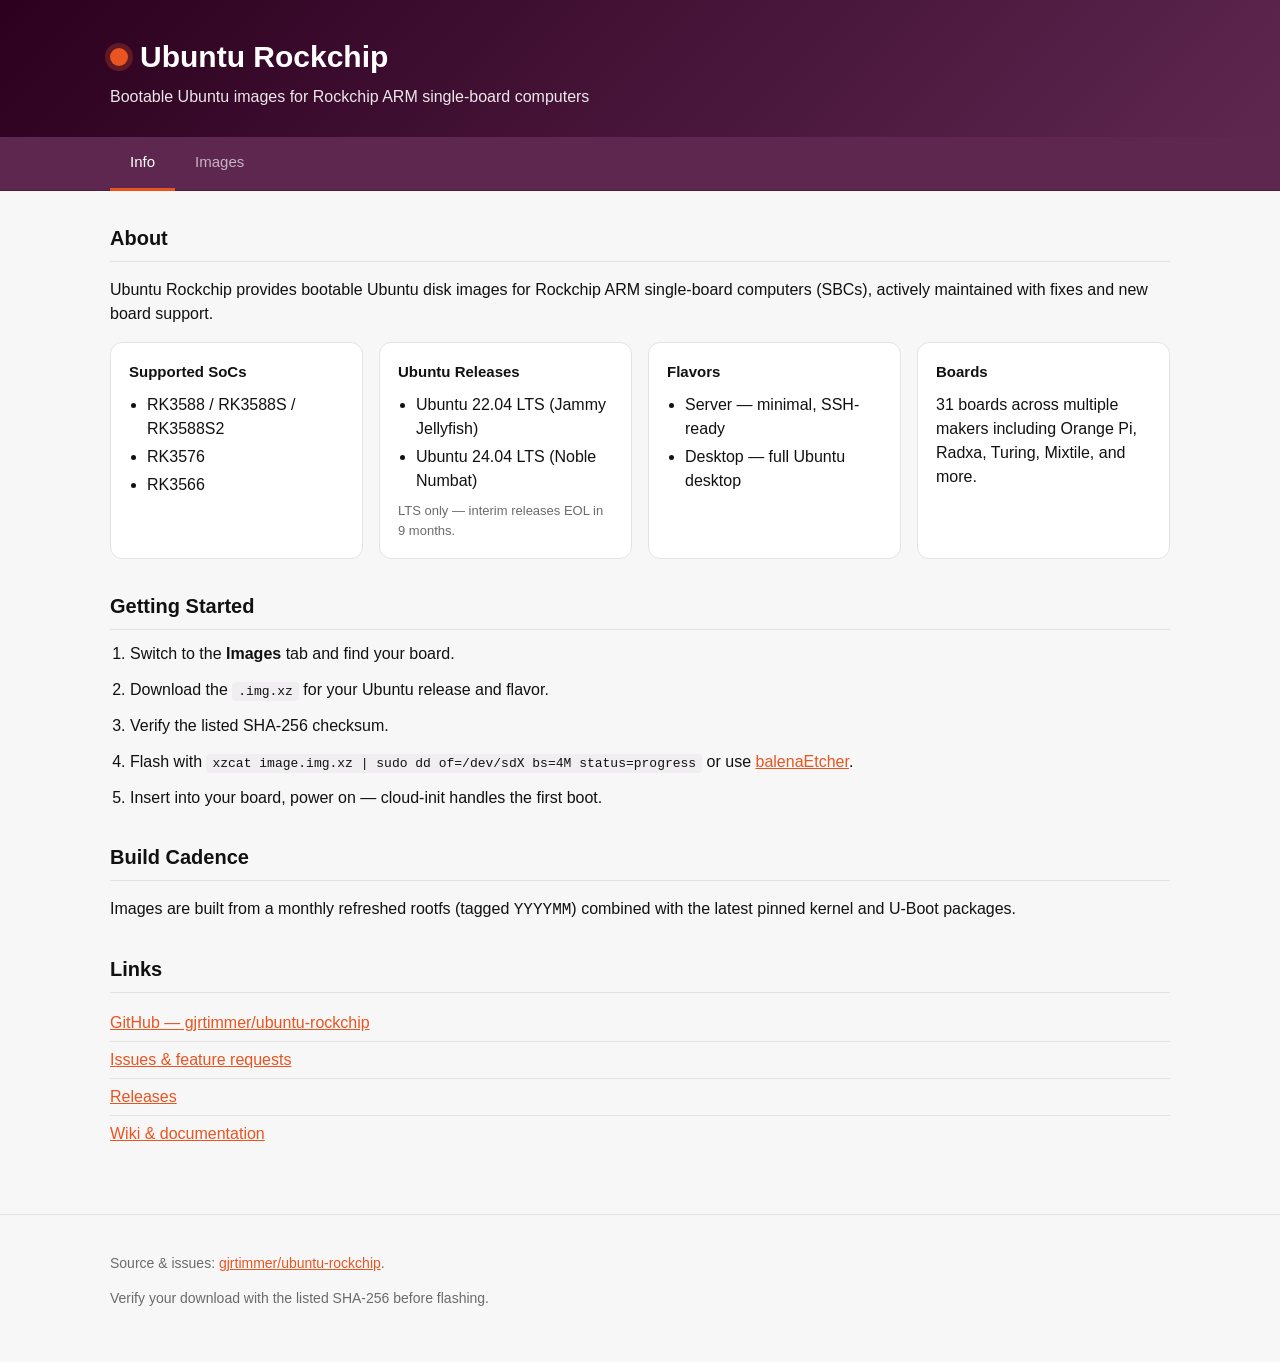
==== pages/index.html @ caef635f "style(pages): remove retention note from build cadence section Co-Authored-By: Claude Sonnet 4.6 <no" ====
<!DOCTYPE html>
<html lang="en">
<head>
  <meta charset="utf-8">
  <meta name="viewport" content="width=device-width, initial-scale=1">
  <title>Ubuntu Rockchip</title>
  <meta name="description" content="Bootable Ubuntu images for Rockchip ARM single-board computers.">
  <link rel="stylesheet" href="style.css">
</head>
<body>
  <header class="site-header">
    <div class="wrap">
      <h1><span class="dot"></span> Ubuntu&nbsp;Rockchip</h1>
      <p class="tagline">Bootable Ubuntu images for Rockchip ARM single-board computers</p>
    </div>
  </header>

  <nav class="tab-nav">
    <div class="wrap">
      <button class="tab-btn active" data-tab="info">Info</button>
      <button class="tab-btn" data-tab="images">Images</button>
    </div>
  </nav>

  <section id="info" class="tab-panel">
    <div class="wrap">
      <h2 class="section-title">About</h2>
      <p>Ubuntu Rockchip provides bootable Ubuntu disk images for Rockchip ARM single-board computers (SBCs),
        actively maintained with fixes and new board support.</p>

      <div class="info-grid">
        <div class="info-card">
          <h3>Supported SoCs</h3>
          <ul>
            <li>RK3588 / RK3588S / RK3588S2</li>
            <li>RK3576</li>
            <li>RK3566</li>
          </ul>
        </div>
        <div class="info-card">
          <h3>Ubuntu Releases</h3>
          <ul>
            <li>Ubuntu 22.04 LTS (Jammy Jellyfish)</li>
            <li>Ubuntu 24.04 LTS (Noble Numbat)</li>
          </ul>
          <p class="muted small">LTS only — interim releases EOL in 9 months.</p>
        </div>
        <div class="info-card">
          <h3>Flavors</h3>
          <ul>
            <li>Server — minimal, SSH-ready</li>
            <li>Desktop — full Ubuntu desktop</li>
          </ul>
        </div>
        <div class="info-card">
          <h3>Boards</h3>
          <p>31 boards across multiple makers including Orange Pi, Radxa, Turing, Mixtile, and more.</p>
        </div>
      </div>

      <h2 class="section-title">Getting Started</h2>
      <ol class="steps">
        <li>Switch to the <strong>Images</strong> tab and find your board.</li>
        <li>Download the <code>.img.xz</code> for your Ubuntu release and flavor.</li>
        <li>Verify the listed SHA-256 checksum.</li>
        <li>Flash with <code>xzcat image.img.xz | sudo dd of=/dev/sdX bs=4M status=progress</code>
            or use <a href="https://etcher.balena.io/">balenaEtcher</a>.</li>
        <li>Insert into your board, power on — cloud-init handles the first boot.</li>
      </ol>

      <h2 class="section-title">Build Cadence</h2>
      <p>Images are built from a monthly refreshed rootfs (tagged <code>YYYYMM</code>) combined with
        the latest pinned kernel and U-Boot packages.</p>

      <h2 class="section-title">Links</h2>
      <ul class="link-list">
        <li><a href="https://github.com/gjrtimmer/ubuntu-rockchip">GitHub — gjrtimmer/ubuntu-rockchip</a></li>
        <li><a href="https://github.com/gjrtimmer/ubuntu-rockchip/issues">Issues &amp; feature requests</a></li>
        <li><a href="https://github.com/gjrtimmer/ubuntu-rockchip/releases">Releases</a></li>
        <li><a href="https://github.com/gjrtimmer/ubuntu-rockchip/wiki">Wiki &amp; documentation</a></li>
      </ul>
    </div>
  </section>

  <section id="images" class="tab-panel" hidden>
    <div class="wrap">
      <p class="release-line" id="release-line" hidden>
        Latest release <strong id="release-version">—</strong>
        <span id="release-generated" class="muted"></span>
      </p>

      <div id="sync-banner" class="sync-banner"></div>

      <section class="controls" id="controls" hidden>
        <input type="search" id="search" placeholder="Search board, SoC, maker…" autocomplete="off" aria-label="Search">
        <select id="filter-maker" aria-label="Filter by maker"><option value="">All makers</option></select>
        <select id="filter-soc" aria-label="Filter by SoC"><option value="">All SoCs</option></select>
        <select id="filter-suite" aria-label="Filter by Ubuntu release"><option value="">All releases</option></select>
      </section>

      <p id="status" class="status">Loading available images…</p>

      <div id="boards" class="boards"></div>
    </div>
  </section>

  <footer class="site-footer">
    <div class="wrap">
      <p>Source &amp; issues: <a href="https://github.com/gjrtimmer/ubuntu-rockchip">gjrtimmer/ubuntu-rockchip</a>.</p>
      <p class="muted">Verify your download with the listed SHA-256 before flashing.</p>
    </div>
  </footer>

  <script src="app.js"></script>
</body>
</html>
---- pages/style.css ----
:root{
  --aubergine:#2c001e; --aubergine2:#5e2750; --orange:#e95420;
  --ink:#111; --bg:#f7f7f7; --card:#fff; --muted:#6b6b6b; --line:#e3e3e3;
}
*{box-sizing:border-box}
body{margin:0;font:16px/1.5 -apple-system,Segoe UI,Roboto,Ubuntu,Helvetica,Arial,sans-serif;color:var(--ink);background:var(--bg)}
.wrap{width:100%;max-width:1100px;margin:0 auto;padding:0 20px}
a{color:var(--orange)}
.muted{color:var(--muted)}
.small{font-size:13px}

/* Header */
.site-header{background:linear-gradient(135deg,var(--aubergine),var(--aubergine2));color:#fff;padding:34px 0 28px}
.site-header h1{margin:0;font-size:30px;display:flex;align-items:center;gap:12px}
.site-header .dot{width:18px;height:18px;border-radius:50%;background:var(--orange);box-shadow:0 0 0 5px rgba(233,84,32,.25)}
.tagline{margin:6px 0 0;opacity:.9}

/* Tab navigation */
.tab-nav{background:var(--aubergine2);border-bottom:1px solid rgba(0,0,0,.2)}
.tab-nav .wrap{display:flex;gap:0;padding-top:0;padding-bottom:0}
.tab-btn{background:none;border:none;border-bottom:3px solid transparent;color:rgba(255,255,255,.65);padding:14px 20px;font:inherit;font-size:15px;cursor:pointer;transition:color .15s,border-color .15s;margin-bottom:-1px}
.tab-btn:hover{color:#fff}
.tab-btn.active{color:#fff;border-bottom-color:var(--orange)}

/* Tab panels */
.tab-panel{padding:32px 0 50px}

/* Info panel */
.section-title{font-size:20px;margin:32px 0 12px;padding-bottom:8px;border-bottom:1px solid var(--line)}
.section-title:first-child{margin-top:0}
.info-grid{display:grid;grid-template-columns:repeat(auto-fill,minmax(240px,1fr));gap:16px;margin:16px 0 24px}
.info-card{background:var(--card);border:1px solid var(--line);border-radius:12px;padding:18px}
.info-card h3{margin:0 0 10px;font-size:15px}
.info-card ul{margin:0;padding-left:18px}
.info-card li{margin-bottom:4px}
.info-card p{margin:8px 0 0}
.steps{padding-left:20px;margin:12px 0 24px}
.steps li{margin-bottom:12px}
.steps code{background:#f0eef0;border-radius:4px;padding:2px 6px;font-size:13px}
.link-list{list-style:none;padding:0;margin:12px 0}
.link-list li{padding:6px 0;border-bottom:1px solid var(--line)}
.link-list li:last-child{border-bottom:0}

/* Images panel */
.release-line{margin:0 0 16px;font-size:14px}
.release-line .muted{color:var(--muted)}
.controls{display:flex;flex-wrap:wrap;gap:12px;margin:16px 0 8px}
.controls input,.controls select{padding:10px 12px;border:1px solid var(--line);border-radius:8px;background:var(--card);font:inherit}
.controls input{flex:1 1 260px}
.status{margin:24px 0;color:var(--muted)}
.status.error{color:#b3261e}
.boards{display:grid;grid-template-columns:repeat(auto-fill,minmax(330px,1fr));gap:18px;margin:18px 0}
.board{background:var(--card);border:1px solid var(--line);border-radius:12px;padding:18px;display:flex;flex-direction:column}
.board h2{margin:0 0 2px;font-size:18px}
.board .meta{margin:0 0 14px;font-size:13px;color:var(--muted)}
.board .meta .chip{display:inline-block;background:#f0eef0;border-radius:20px;padding:1px 10px;margin-right:6px}
.suite{border-top:1px solid var(--line);padding:12px 0 0;margin-top:8px}
.suite:first-of-type{border-top:0;margin-top:0}
.suite h3{margin:0 0 8px;font-size:14px}
.dl{display:flex;align-items:center;justify-content:space-between;gap:10px;padding:7px 0}
.dl .label{font-size:14px;text-transform:capitalize}
.dl .right{display:flex;align-items:center;gap:10px}
.dl .size{font-size:12px;color:var(--muted);min-width:64px;text-align:right}
.btn{background:var(--orange);color:#fff;text-decoration:none;border:0;border-radius:8px;padding:8px 14px;font-size:14px;cursor:pointer;display:inline-block}
.btn:hover{filter:brightness(1.05)}
.btn-sync{background:#9a8aa0;cursor:default}
.btn-sync:hover{filter:none}
.btn-checking{background:#d7d2da;color:#6b6b6b;cursor:default}
.btn-checking:hover{filter:none}
.sync-banner{border-radius:8px;font-size:14px}
.sync-banner:not(:empty){margin:0 0 18px;padding:10px 14px;border:1px solid var(--line)}
.sync-banner.ok{background:#eafaf0;border-color:#bfe6cd;color:#1c7a40}
.sync-banner.wait{background:#fff5ec;border-color:#f3d3b6;color:#9a5a1d}
.sha{display:block;font:12px/1.4 ui-monospace,SFMono-Regular,Menlo,monospace;color:var(--muted);word-break:break-all;margin-top:2px;cursor:pointer}
.sha:hover{color:var(--ink)}

/* Footer */
.site-footer{border-top:1px solid var(--line);padding:24px 0 40px;font-size:14px;color:var(--muted)}

@media (max-width:600px){
  .boards{grid-template-columns:1fr}
  .info-grid{grid-template-columns:1fr}
  .tab-btn{padding:12px 14px;font-size:14px}
}
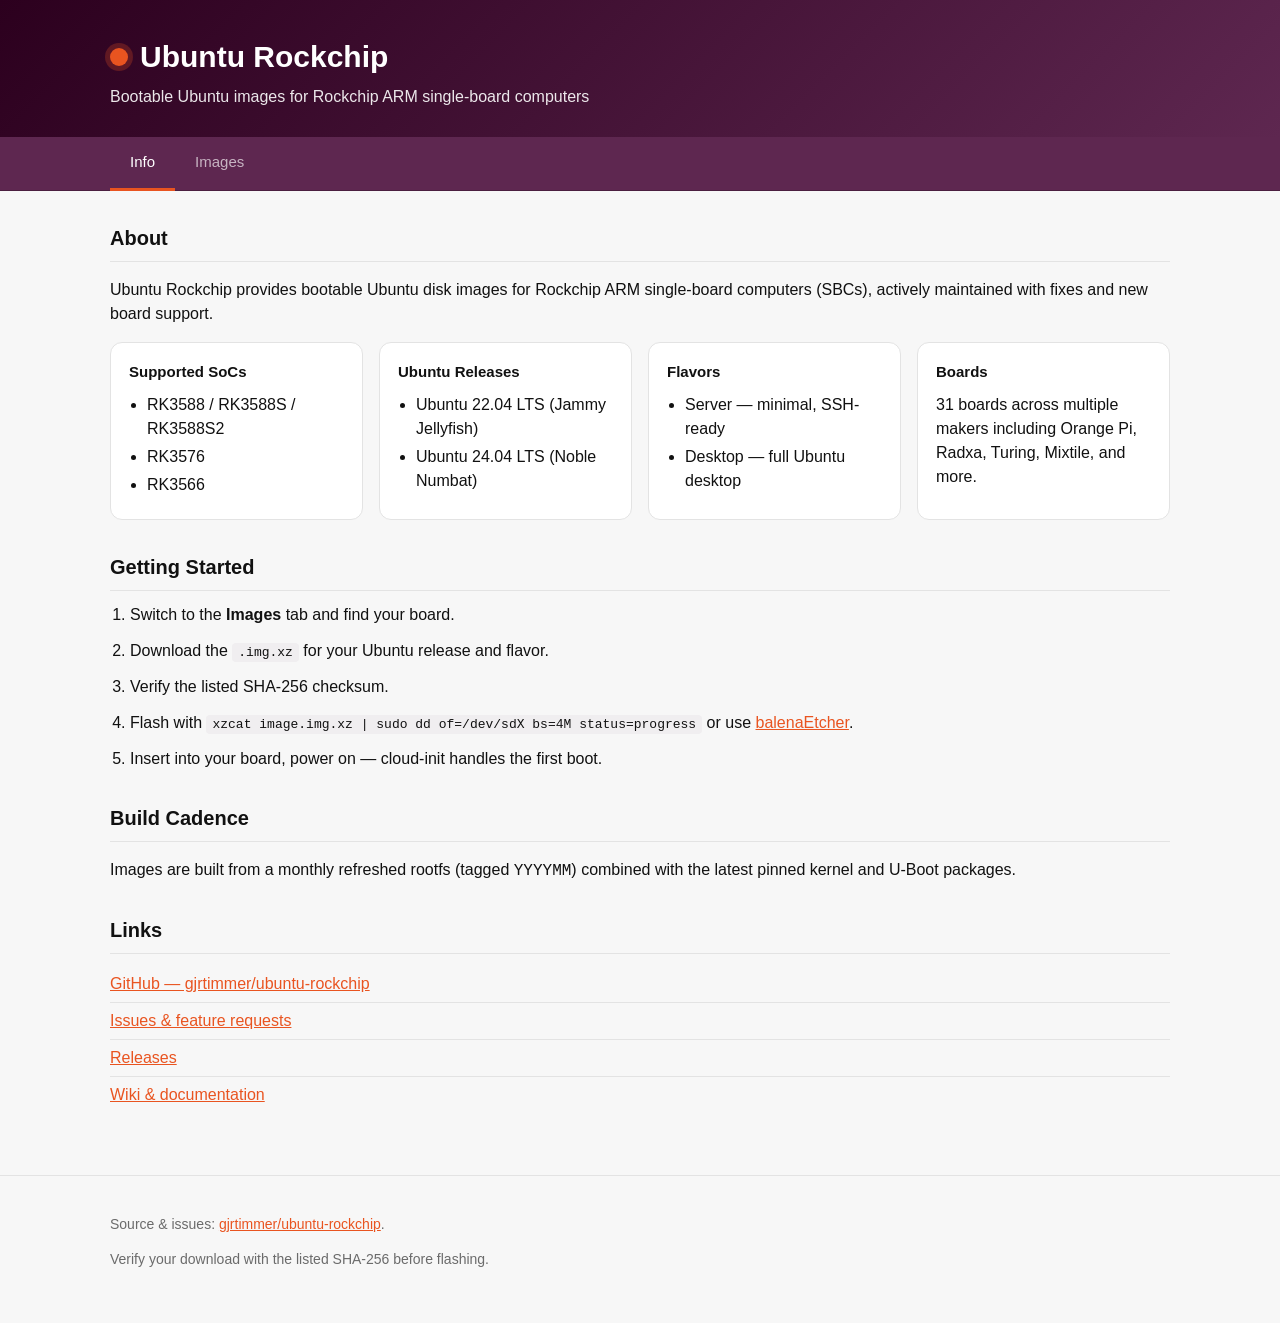
==== commit e7f14198: "style(pages): remove LTS-only note from Ubuntu releases card Co-Authored-By: Claude Sonnet 4.6 <nore" ====
--- a/pages/index.html
+++ b/pages/index.html
@@ -43,7 +43,7 @@
             <li>Ubuntu 22.04 LTS (Jammy Jellyfish)</li>
             <li>Ubuntu 24.04 LTS (Noble Numbat)</li>
           </ul>
-          <p class="muted small">LTS only — interim releases EOL in 9 months.</p>
+
         </div>
         <div class="info-card">
           <h3>Flavors</h3>
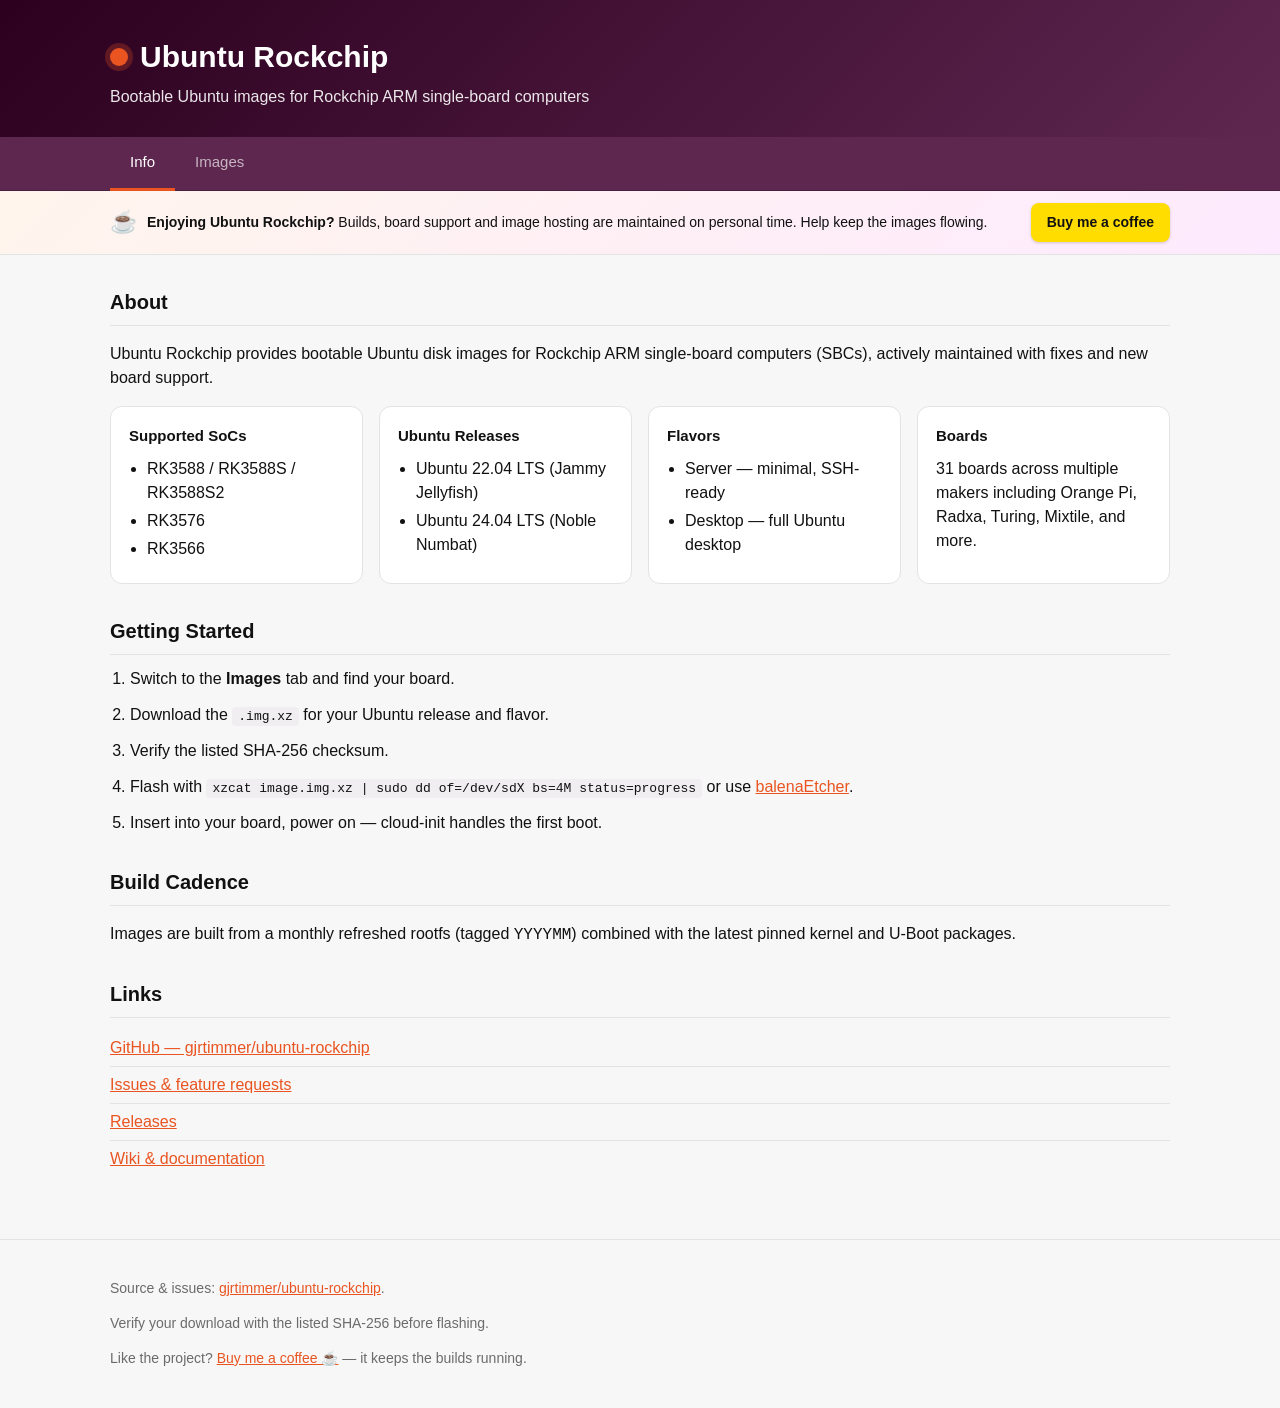
==== commit 091e7371: "feat(pages): add Buy Me a Coffee sponsor banner Add a sponsor banner below the tab nav (visible on b" ====
--- a/pages/index.html
+++ b/pages/index.html
@@ -21,6 +21,19 @@
       <button class="tab-btn" data-tab="images">Images</button>
     </div>
   </nav>
+
+  <aside class="sponsor-banner" aria-label="Support this project">
+    <div class="wrap">
+      <p class="sponsor-text">
+        <span class="sponsor-emoji" aria-hidden="true">☕</span>
+        <span><strong>Enjoying Ubuntu&nbsp;Rockchip?</strong> Builds, board support and image hosting
+          are maintained on personal time. Help keep the images flowing.</span>
+      </p>
+      <a class="sponsor-btn" href="https://www.buymeacoffee.com/gjrtimmer" target="_blank" rel="noopener">
+        Buy me a coffee
+      </a>
+    </div>
+  </aside>
 
   <section id="info" class="tab-panel">
     <div class="wrap">
@@ -108,6 +121,9 @@
     <div class="wrap">
       <p>Source &amp; issues: <a href="https://github.com/gjrtimmer/ubuntu-rockchip">gjrtimmer/ubuntu-rockchip</a>.</p>
       <p class="muted">Verify your download with the listed SHA-256 before flashing.</p>
+      <p class="sponsor-footnote">Like the project?
+        <a href="https://www.buymeacoffee.com/gjrtimmer" target="_blank" rel="noopener">Buy me a coffee&nbsp;☕</a>
+        — it keeps the builds running.</p>
     </div>
   </footer>
 
--- a/pages/style.css
+++ b/pages/style.css
@@ -74,6 +74,15 @@
 .sha{display:block;font:12px/1.4 ui-monospace,SFMono-Regular,Menlo,monospace;color:var(--muted);word-break:break-all;margin-top:2px;cursor:pointer}
 .sha:hover{color:var(--ink)}
 
+/* Sponsor banner */
+.sponsor-banner{background:linear-gradient(135deg,#fff5ec,#fdeafe);border-bottom:1px solid var(--line)}
+.sponsor-banner .wrap{display:flex;align-items:center;justify-content:space-between;gap:16px;padding-top:12px;padding-bottom:12px;flex-wrap:wrap}
+.sponsor-text{margin:0;display:flex;align-items:center;gap:10px;font-size:14px;color:var(--ink);line-height:1.45}
+.sponsor-emoji{font-size:22px;line-height:1;flex:none}
+.sponsor-btn{flex:none;background:#ffdd00;color:#111;text-decoration:none;font-weight:600;border-radius:8px;padding:9px 16px;font-size:14px;white-space:nowrap;box-shadow:0 1px 3px rgba(0,0,0,.18);transition:filter .15s,transform .15s}
+.sponsor-btn:hover{filter:brightness(1.04);transform:translateY(-1px)}
+.sponsor-footnote{margin:8px 0 0}
+
 /* Footer */
 .site-footer{border-top:1px solid var(--line);padding:24px 0 40px;font-size:14px;color:var(--muted)}
 
@@ -81,4 +90,6 @@
   .boards{grid-template-columns:1fr}
   .info-grid{grid-template-columns:1fr}
   .tab-btn{padding:12px 14px;font-size:14px}
+  .sponsor-banner .wrap{flex-direction:column;align-items:flex-start}
+  .sponsor-btn{align-self:stretch;text-align:center}
 }
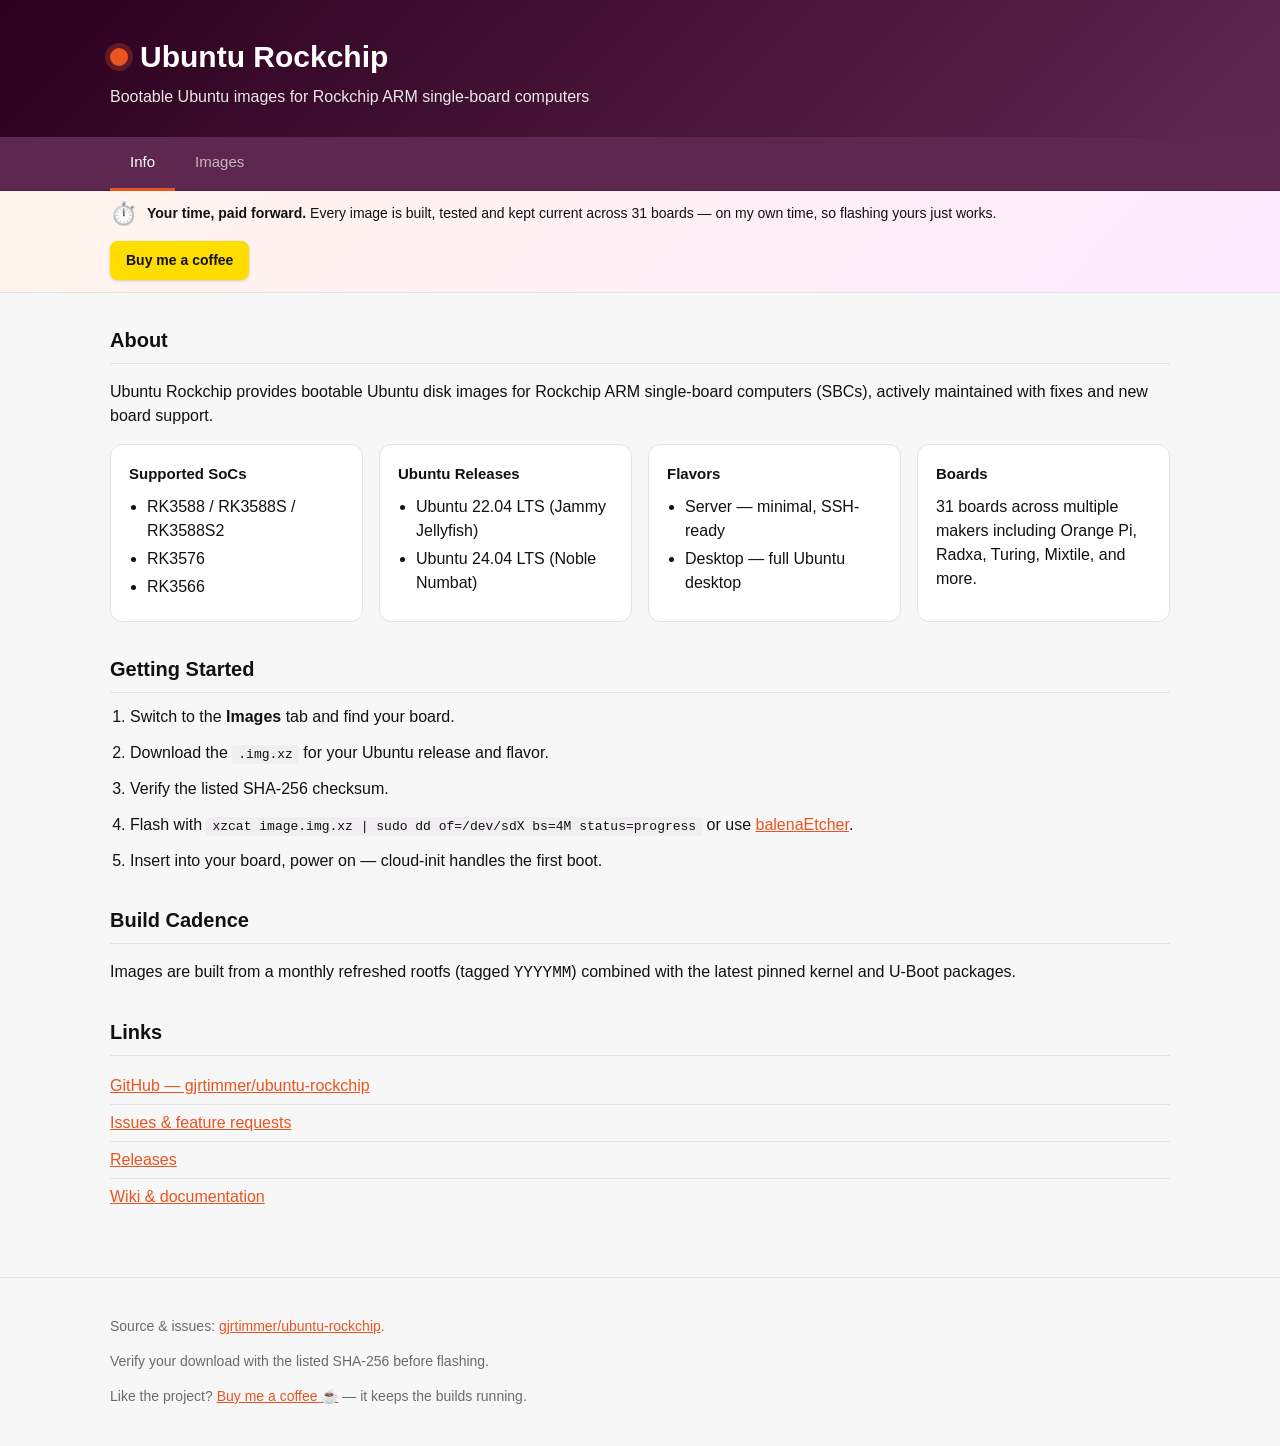
==== commit f76bf63b: "feat(pages): rotate sponsor banner through support reasons Replace the single banner line with a cro" ====
--- a/pages/index.html
+++ b/pages/index.html
@@ -24,11 +24,28 @@
 
   <aside class="sponsor-banner" aria-label="Support this project">
     <div class="wrap">
-      <p class="sponsor-text">
-        <span class="sponsor-emoji" aria-hidden="true">☕</span>
-        <span><strong>Enjoying Ubuntu&nbsp;Rockchip?</strong> Builds, board support and image hosting
-          are maintained on personal time. Help keep the images flowing.</span>
-      </p>
+      <div class="sponsor-rotator" aria-live="polite" aria-label="Why your support matters">
+        <p class="sponsor-msg active">
+          <span class="sponsor-emoji" aria-hidden="true">⏱️</span>
+          <span><strong>Your time, paid forward.</strong> Every image is built, tested and kept
+            current across 31 boards — on my own time, so flashing yours just works.</span>
+        </p>
+        <p class="sponsor-msg">
+          <span class="sponsor-emoji" aria-hidden="true">📦</span>
+          <span><strong>Downloads that just work.</strong> I host and serve every image myself, and
+            that S3 storage costs real money each month — your support keeps it online and fast.</span>
+        </p>
+        <p class="sponsor-msg">
+          <span class="sponsor-emoji" aria-hidden="true">🤖</span>
+          <span><strong>Faster fixes and new boards.</strong> Claude AI tooling helps me ship
+            updates quicker — a coffee helps cover what it costs to run.</span>
+        </p>
+        <p class="sponsor-msg">
+          <span class="sponsor-emoji" aria-hidden="true">💛</span>
+          <span><strong>Made with love, kept free.</strong> If Ubuntu&nbsp;Rockchip saved you some
+            time, chipping in genuinely makes my day — thank you!</span>
+        </p>
+      </div>
       <a class="sponsor-btn" href="https://www.buymeacoffee.com/gjrtimmer" target="_blank" rel="noopener">
         Buy me a coffee
       </a>
@@ -127,6 +144,29 @@
     </div>
   </footer>
 
+  <div id="sponsor-modal" class="modal-overlay" hidden>
+    <div class="modal" role="dialog" aria-modal="true" aria-labelledby="modal-title">
+      <button class="modal-close" id="modal-close" type="button" aria-label="Close">&times;</button>
+      <div class="modal-emoji" aria-hidden="true">👋</div>
+      <h2 id="modal-title">Hey there — thanks for stopping by!</h2>
+      <p>I build and maintain Ubuntu&nbsp;Rockchip in my spare time so that flashing a fresh,
+        up-to-date image onto your board is quick and painless. I love doing it, and I want to keep
+        the downloads free for everyone — but it isn't free for me to run:</p>
+      <ul class="modal-costs">
+        <li><span class="cost-emoji" aria-hidden="true">⏱️</span><span><strong>My time</strong> — building, testing and maintaining images across 31 boards, release after release</span></li>
+        <li><span class="cost-emoji" aria-hidden="true">📦</span><span><strong>S3 storage</strong> — I host and serve every image myself, and keeping the downloads flowing costs money each month</span></li>
+        <li><span class="cost-emoji" aria-hidden="true">🤖</span><span><strong>Claude costs</strong> — the AI tooling that helps me develop and maintain the project</span></li>
+      </ul>
+      <p>If Ubuntu&nbsp;Rockchip has saved you some time or headaches, a small coffee goes a long way
+        and genuinely makes my day. No pressure though — your download is ready either way. 💛</p>
+      <div class="modal-actions">
+        <a class="sponsor-btn" id="modal-bmc" href="https://www.buymeacoffee.com/gjrtimmer" target="_blank" rel="noopener">Buy me a coffee&nbsp;☕</a>
+        <a class="btn modal-continue" id="modal-continue" href="#">Continue to download →</a>
+      </div>
+      <p class="modal-note muted">Your download starts the moment you continue. I'll only ask once per visit. 🙏</p>
+    </div>
+  </div>
+
   <script src="app.js"></script>
 </body>
 </html>
--- a/pages/style.css
+++ b/pages/style.css
@@ -77,11 +77,32 @@
 /* Sponsor banner */
 .sponsor-banner{background:linear-gradient(135deg,#fff5ec,#fdeafe);border-bottom:1px solid var(--line)}
 .sponsor-banner .wrap{display:flex;align-items:center;justify-content:space-between;gap:16px;padding-top:12px;padding-bottom:12px;flex-wrap:wrap}
-.sponsor-text{margin:0;display:flex;align-items:center;gap:10px;font-size:14px;color:var(--ink);line-height:1.45}
+.sponsor-rotator{flex:1 1 auto;min-width:0;display:grid}
+.sponsor-msg{grid-area:1/1;margin:0;display:flex;align-items:center;gap:10px;font-size:14px;color:var(--ink);line-height:1.45;opacity:0;visibility:hidden;transition:opacity .5s ease}
+.sponsor-msg.active{opacity:1;visibility:visible}
 .sponsor-emoji{font-size:22px;line-height:1;flex:none}
+@media (prefers-reduced-motion:reduce){.sponsor-msg{transition:none}}
 .sponsor-btn{flex:none;background:#ffdd00;color:#111;text-decoration:none;font-weight:600;border-radius:8px;padding:9px 16px;font-size:14px;white-space:nowrap;box-shadow:0 1px 3px rgba(0,0,0,.18);transition:filter .15s,transform .15s}
 .sponsor-btn:hover{filter:brightness(1.04);transform:translateY(-1px)}
 .sponsor-footnote{margin:8px 0 0}
+
+/* Sponsor modal */
+.modal-overlay{position:fixed;inset:0;z-index:100;display:flex;align-items:center;justify-content:center;padding:20px;background:rgba(44,0,30,.55)}
+.modal-overlay[hidden]{display:none}
+.modal{position:relative;width:100%;max-width:440px;background:var(--card);border-radius:14px;padding:30px 26px 22px;text-align:center;box-shadow:0 14px 44px rgba(0,0,0,.32)}
+.modal-emoji{font-size:42px;line-height:1;margin-bottom:6px}
+.modal h2{margin:0 0 12px;font-size:21px}
+.modal p{margin:14px 0 0;font-size:14px;line-height:1.55;color:var(--ink);text-align:left}
+.modal p:first-of-type{margin-top:0}
+.modal-costs{list-style:none;margin:14px 0 0;padding:14px 16px;background:#faf7fb;border:1px solid var(--line);border-radius:10px;text-align:left}
+.modal-costs li{display:flex;gap:10px;align-items:flex-start;font-size:13.5px;line-height:1.45}
+.modal-costs li+li{margin-top:10px}
+.cost-emoji{flex:none;font-size:18px;line-height:1.35}
+.modal-close{position:absolute;top:8px;right:12px;background:none;border:0;padding:4px;font-size:26px;line-height:1;color:var(--muted);cursor:pointer}
+.modal-close:hover{color:var(--ink)}
+.modal-actions{display:flex;flex-direction:column;gap:10px;margin:20px 0 8px}
+.modal-actions .sponsor-btn,.modal-actions .btn{padding:12px 16px;font-size:15px;text-align:center}
+.modal-note{margin:6px 0 0;font-size:12px;text-align:center}
 
 /* Footer */
 .site-footer{border-top:1px solid var(--line);padding:24px 0 40px;font-size:14px;color:var(--muted)}
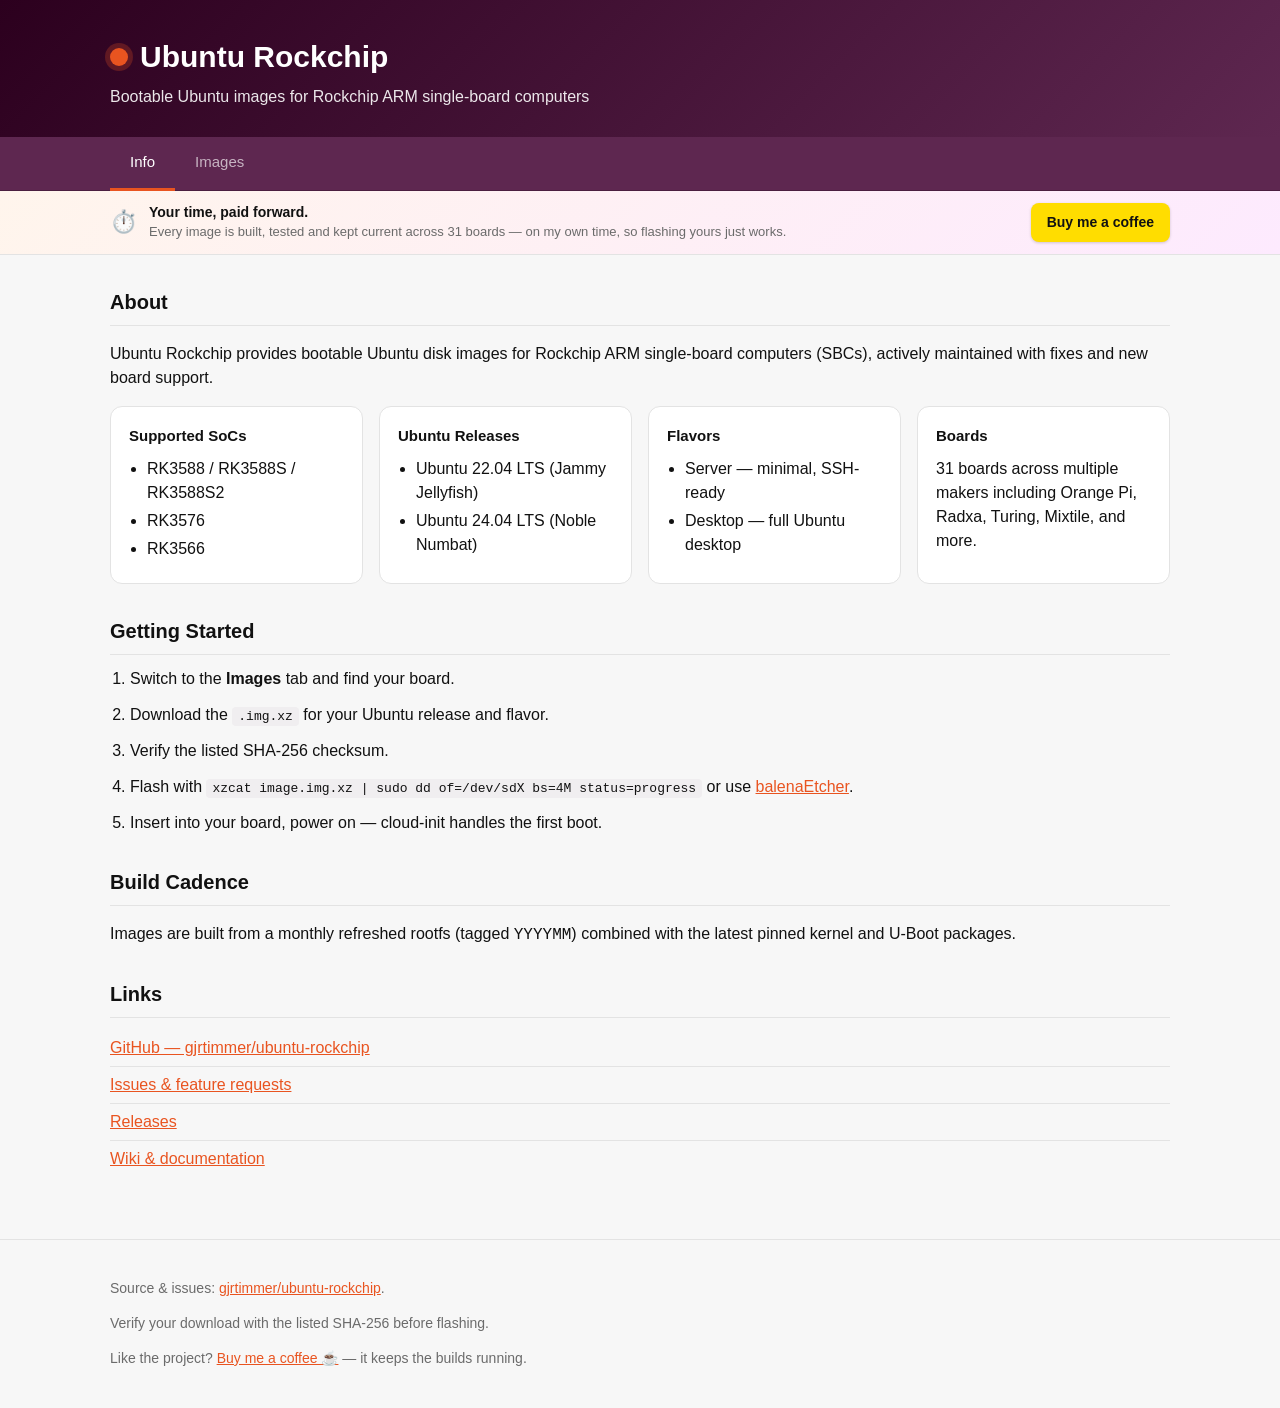
==== commit 04269b3c: "fix(pages): stack sponsor message as title/subtitle, align button right Restructure each rotator mes" ====
--- a/pages/index.html
+++ b/pages/index.html
@@ -5,7 +5,7 @@
   <meta name="viewport" content="width=device-width, initial-scale=1">
   <title>Ubuntu Rockchip</title>
   <meta name="description" content="Bootable Ubuntu images for Rockchip ARM single-board computers.">
-  <link rel="stylesheet" href="style.css">
+  <link rel="stylesheet" href="style.css?v=2">
 </head>
 <body>
   <header class="site-header">
@@ -27,23 +27,38 @@
       <div class="sponsor-rotator" aria-live="polite" aria-label="Why your support matters">
         <p class="sponsor-msg active">
           <span class="sponsor-emoji" aria-hidden="true">⏱️</span>
-          <span><strong>Your time, paid forward.</strong> Every image is built, tested and kept
-            current across 31 boards — on my own time, so flashing yours just works.</span>
+          <span class="sponsor-copy">
+            <strong>Your time, paid forward.</strong>
+            <span class="sponsor-sub">Every image is built, tested and kept current across 31 boards — on my own time, so flashing yours just works.</span>
+          </span>
         </p>
         <p class="sponsor-msg">
           <span class="sponsor-emoji" aria-hidden="true">📦</span>
-          <span><strong>Downloads that just work.</strong> I host and serve every image myself, and
-            that S3 storage costs real money each month — your support keeps it online and fast.</span>
+          <span class="sponsor-copy">
+            <strong>Downloads that just work.</strong>
+            <span class="sponsor-sub">I host and serve every image myself, and that S3 storage costs real money each month — your support keeps it online and fast.</span>
+          </span>
         </p>
         <p class="sponsor-msg">
           <span class="sponsor-emoji" aria-hidden="true">🤖</span>
-          <span><strong>Faster fixes and new boards.</strong> Claude AI tooling helps me ship
-            updates quicker — a coffee helps cover what it costs to run.</span>
+          <span class="sponsor-copy">
+            <strong>Faster fixes and new boards.</strong>
+            <span class="sponsor-sub">Claude AI tooling helps me ship updates quicker — a coffee helps cover what it costs to run.</span>
+          </span>
+        </p>
+        <p class="sponsor-msg">
+          <span class="sponsor-emoji" aria-hidden="true">🖥️</span>
+          <span class="sponsor-copy">
+            <strong>Always-on build power.</strong>
+            <span class="sponsor-sub">Two Turing&nbsp;Pi RK1 clusters run around the clock to build and serve these images — real hardware and power I keep humming for you.</span>
+          </span>
         </p>
         <p class="sponsor-msg">
           <span class="sponsor-emoji" aria-hidden="true">💛</span>
-          <span><strong>Made with love, kept free.</strong> If Ubuntu&nbsp;Rockchip saved you some
-            time, chipping in genuinely makes my day — thank you!</span>
+          <span class="sponsor-copy">
+            <strong>Made with love, kept free.</strong>
+            <span class="sponsor-sub">If Ubuntu&nbsp;Rockchip saved you some time, chipping in genuinely makes my day — thank you!</span>
+          </span>
         </p>
       </div>
       <a class="sponsor-btn" href="https://www.buymeacoffee.com/gjrtimmer" target="_blank" rel="noopener">
@@ -155,6 +170,7 @@
       <ul class="modal-costs">
         <li><span class="cost-emoji" aria-hidden="true">⏱️</span><span><strong>My time</strong> — building, testing and maintaining images across 31 boards, release after release</span></li>
         <li><span class="cost-emoji" aria-hidden="true">📦</span><span><strong>S3 storage</strong> — I host and serve every image myself, and keeping the downloads flowing costs money each month</span></li>
+        <li><span class="cost-emoji" aria-hidden="true">🖥️</span><span><strong>Two Turing&nbsp;Pi RK1 clusters</strong> — always-on hardware that builds and serves every image, running on my own power and bandwidth</span></li>
         <li><span class="cost-emoji" aria-hidden="true">🤖</span><span><strong>Claude costs</strong> — the AI tooling that helps me develop and maintain the project</span></li>
       </ul>
       <p>If Ubuntu&nbsp;Rockchip has saved you some time or headaches, a small coffee goes a long way
@@ -167,6 +183,6 @@
     </div>
   </div>
 
-  <script src="app.js"></script>
+  <script src="app.js?v=2"></script>
 </body>
 </html>
--- a/pages/style.css
+++ b/pages/style.css
@@ -77,9 +77,12 @@
 /* Sponsor banner */
 .sponsor-banner{background:linear-gradient(135deg,#fff5ec,#fdeafe);border-bottom:1px solid var(--line)}
 .sponsor-banner .wrap{display:flex;align-items:center;justify-content:space-between;gap:16px;padding-top:12px;padding-bottom:12px;flex-wrap:wrap}
-.sponsor-rotator{flex:1 1 auto;min-width:0;display:grid}
-.sponsor-msg{grid-area:1/1;margin:0;display:flex;align-items:center;gap:10px;font-size:14px;color:var(--ink);line-height:1.45;opacity:0;visibility:hidden;transition:opacity .5s ease}
+.sponsor-rotator{flex:1 1 0;min-width:0;display:grid}
+.sponsor-msg{grid-area:1/1;margin:0;display:flex;align-items:center;gap:12px;opacity:0;visibility:hidden;transition:opacity .5s ease}
 .sponsor-msg.active{opacity:1;visibility:visible}
+.sponsor-copy{display:flex;flex-direction:column;gap:2px;min-width:0}
+.sponsor-copy strong{font-size:14px;color:var(--ink);line-height:1.3}
+.sponsor-sub{font-size:13px;color:var(--muted);line-height:1.4}
 .sponsor-emoji{font-size:22px;line-height:1;flex:none}
 @media (prefers-reduced-motion:reduce){.sponsor-msg{transition:none}}
 .sponsor-btn{flex:none;background:#ffdd00;color:#111;text-decoration:none;font-weight:600;border-radius:8px;padding:9px 16px;font-size:14px;white-space:nowrap;box-shadow:0 1px 3px rgba(0,0,0,.18);transition:filter .15s,transform .15s}
